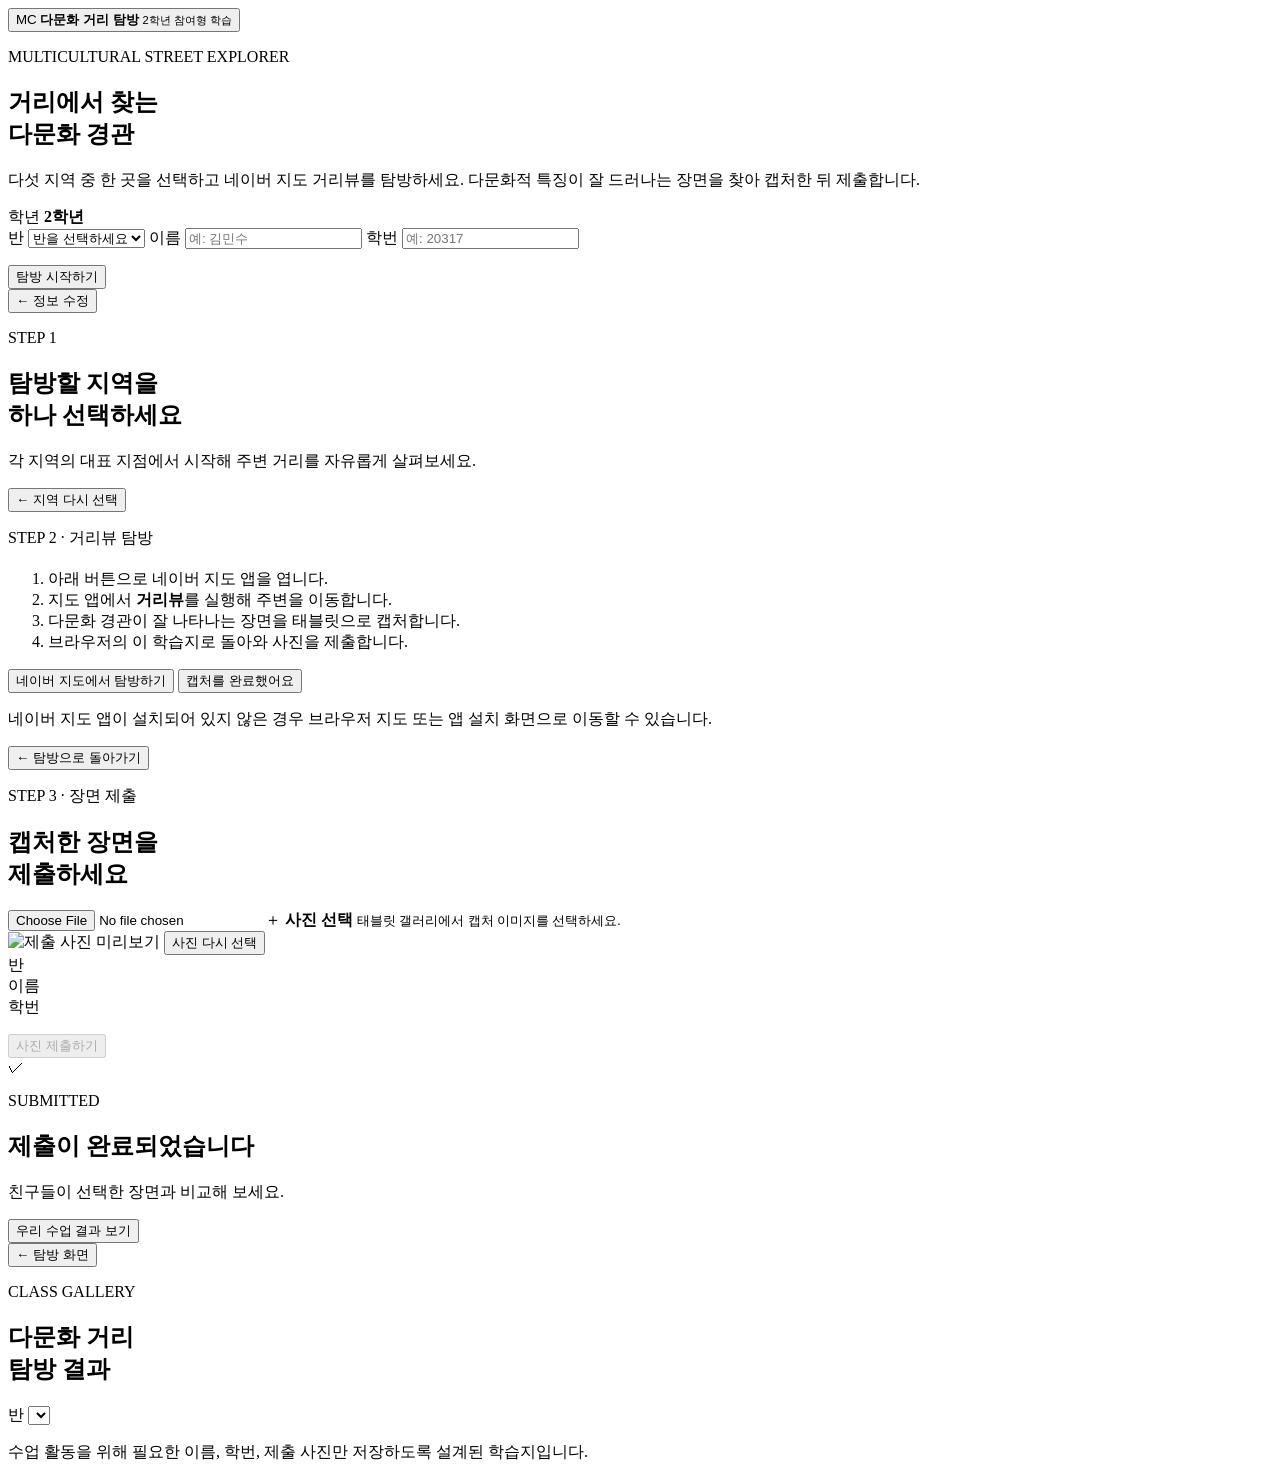
==== index.html @ 4bf7aa0c "Add mobile-first student learning flow" ====
<!doctype html>
<html lang="ko">
<head>
  <meta charset="utf-8">
  <meta name="viewport" content="width=device-width, initial-scale=1">
  <meta name="theme-color" content="#ffffff">
  <title>다문화 거리 탐방</title>
  <link rel="stylesheet" href="./css/style.css">
</head>
<body>
  <header class="site-header">
    <div class="header-inner">
      <button id="homeButton" class="brand-button" type="button" aria-label="처음으로">
        <span class="brand-mark">MC</span>
        <span>
          <strong>다문화 거리 탐방</strong>
          <small>2학년 참여형 학습</small>
        </span>
      </button>
      <span id="studentBadge" class="student-badge hidden"></span>
    </div>
  </header>

  <main class="app-shell">
    <section id="profileScreen" class="screen active" aria-labelledby="profileTitle">
      <div class="hero">
        <p class="eyebrow">MULTICULTURAL STREET EXPLORER</p>
        <h1 id="profileTitle">거리에서 찾는<br>다문화 경관</h1>
        <p class="hero-copy">
          다섯 지역 중 한 곳을 선택하고 네이버 지도 거리뷰를 탐방하세요.
          다문화적 특징이 잘 드러나는 장면을 찾아 캡처한 뒤 제출합니다.
        </p>
      </div>

      <form id="profileForm" class="panel form-panel" novalidate>
        <div class="fixed-grade">
          <span>학년</span>
          <strong>2학년</strong>
        </div>

        <label class="field">
          <span>반</span>
          <select id="classSelect" required>
            <option value="">반을 선택하세요</option>
          </select>
        </label>

        <label class="field">
          <span>이름</span>
          <input
            id="studentName"
            type="text"
            autocomplete="name"
            maxlength="20"
            placeholder="예: 김민수"
            required
          >
        </label>

        <label class="field">
          <span>학번</span>
          <input
            id="studentNumber"
            type="text"
            inputmode="numeric"
            autocomplete="off"
            maxlength="10"
            placeholder="예: 20317"
            required
          >
        </label>

        <p id="profileError" class="form-error" role="alert"></p>
        <button class="primary-button" type="submit">탐방 시작하기</button>
      </form>
    </section>

    <section id="locationScreen" class="screen" aria-labelledby="locationTitle">
      <div class="section-heading">
        <button class="text-button" data-action="back-profile" type="button">← 정보 수정</button>
        <p class="eyebrow">STEP 1</p>
        <h2 id="locationTitle">탐방할 지역을<br>하나 선택하세요</h2>
        <p>각 지역의 대표 지점에서 시작해 주변 거리를 자유롭게 살펴보세요.</p>
      </div>
      <div id="locationGrid" class="location-grid"></div>
    </section>

    <section id="exploreScreen" class="screen" aria-labelledby="exploreTitle">
      <div class="section-heading">
        <button class="text-button" data-action="back-locations" type="button">← 지역 다시 선택</button>
        <p class="eyebrow">STEP 2 · 거리뷰 탐방</p>
        <h2 id="exploreTitle"></h2>
        <p id="exploreDescription"></p>
      </div>

      <div class="panel instruction-panel">
        <ol>
          <li>아래 버튼으로 네이버 지도 앱을 엽니다.</li>
          <li>지도 앱에서 <strong>거리뷰</strong>를 실행해 주변을 이동합니다.</li>
          <li>다문화 경관이 잘 나타나는 장면을 태블릿으로 캡처합니다.</li>
          <li>브라우저의 이 학습지로 돌아와 사진을 제출합니다.</li>
        </ol>
      </div>

      <button id="openNaverButton" class="naver-button" type="button">
        네이버 지도에서 탐방하기
      </button>
      <button id="goUploadButton" class="secondary-button" type="button">
        캡처를 완료했어요
      </button>

      <p class="helper-text">
        네이버 지도 앱이 설치되어 있지 않은 경우 브라우저 지도 또는 앱 설치 화면으로
        이동할 수 있습니다.
      </p>
    </section>

    <section id="uploadScreen" class="screen" aria-labelledby="uploadTitle">
      <div class="section-heading">
        <button class="text-button" data-action="back-explore" type="button">← 탐방으로 돌아가기</button>
        <p class="eyebrow">STEP 3 · 장면 제출</p>
        <h2 id="uploadTitle">캡처한 장면을<br>제출하세요</h2>
        <p id="uploadLocationLabel"></p>
      </div>

      <div class="panel upload-panel">
        <label class="upload-dropzone" for="imageInput">
          <input id="imageInput" type="file" accept="image/*">
          <span class="upload-icon">＋</span>
          <strong>사진 선택</strong>
          <small>태블릿 갤러리에서 캡처 이미지를 선택하세요.</small>
        </label>

        <div id="previewWrap" class="preview-wrap hidden">
          <img id="imagePreview" alt="제출 사진 미리보기">
          <button id="changeImageButton" class="small-button" type="button">사진 다시 선택</button>
        </div>

        <div class="submission-summary">
          <div><span>반</span><strong id="summaryClass"></strong></div>
          <div><span>이름</span><strong id="summaryName"></strong></div>
          <div><span>학번</span><strong id="summaryNumber"></strong></div>
        </div>

        <p id="uploadError" class="form-error" role="alert"></p>
        <button id="submitButton" class="primary-button" type="button" disabled>
          사진 제출하기
        </button>
      </div>
    </section>

    <section id="successScreen" class="screen" aria-labelledby="successTitle">
      <div class="success-card">
        <div class="success-check">✓</div>
        <p class="eyebrow">SUBMITTED</p>
        <h2 id="successTitle">제출이 완료되었습니다</h2>
        <p>친구들이 선택한 장면과 비교해 보세요.</p>
        <button id="viewGalleryButton" class="primary-button" type="button">
          우리 수업 결과 보기
        </button>
      </div>
    </section>

    <section id="galleryScreen" class="screen" aria-labelledby="galleryTitle">
      <div class="section-heading gallery-heading">
        <button class="text-button" data-action="back-locations" type="button">← 탐방 화면</button>
        <p class="eyebrow">CLASS GALLERY</p>
        <h2 id="galleryTitle">다문화 거리<br>탐방 결과</h2>
      </div>

      <div class="gallery-controls">
        <label>
          <span>반</span>
          <select id="galleryClassSelect"></select>
        </label>
        <div id="galleryFilters" class="filter-row" role="group" aria-label="지역 필터"></div>
      </div>

      <div id="galleryStatus" class="gallery-status"></div>
      <div id="galleryGrid" class="gallery-grid"></div>
    </section>
  </main>

  <footer>
    <p>수업 활동을 위해 필요한 이름, 학번, 제출 사진만 저장하도록 설계된 학습지입니다.</p>
  </footer>

  <script src="./js/config.js"></script>
  <script src="./js/locations.js"></script>
  <script src="./js/api.js"></script>
  <script src="./js/app.js"></script>
</body>
</html>
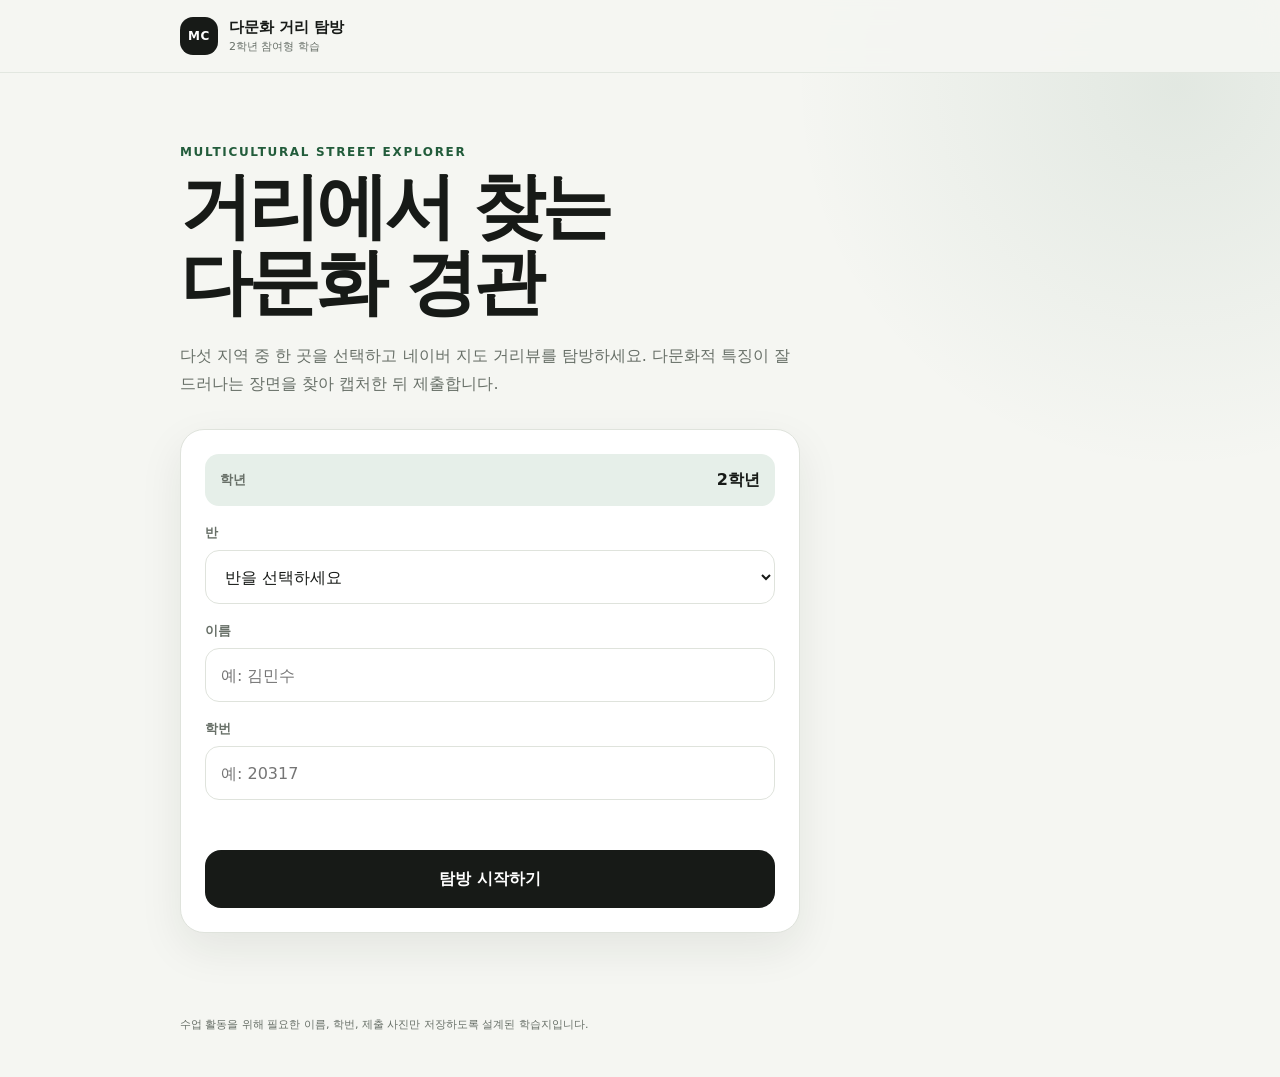
==== commit 8ad8b851: "Support multiple images and clipboard paste" ====
--- a/index.html
+++ b/index.html
@@ -96,9 +96,9 @@
       <div class="panel instruction-panel">
         <ol>
           <li>아래 버튼으로 네이버 지도 앱을 엽니다.</li>
-          <li>지도 앱에서 <strong>거리뷰</strong>를 실행해 주변을 이동합니다.</li>
-          <li>다문화 경관이 잘 나타나는 장면을 태블릿으로 캡처합니다.</li>
-          <li>브라우저의 이 학습지로 돌아와 사진을 제출합니다.</li>
+          <li>지정된 탐방 시작점이 확대되어 열리면 <strong>거리뷰</strong>를 실행합니다.</li>
+          <li>주변을 이동하며 다문화 경관이 잘 나타나는 장면을 캡처합니다.</li>
+          <li>여러 장을 캡처해도 됩니다. 학습지로 돌아와 한 번에 제출할 수 있습니다.</li>
         </ol>
       </div>
 
@@ -110,8 +110,8 @@
       </button>
 
       <p class="helper-text">
-        네이버 지도 앱이 설치되어 있지 않은 경우 브라우저 지도 또는 앱 설치 화면으로
-        이동할 수 있습니다.
+        네이버 지도 URL Scheme은 지정 좌표와 확대 수준까지 열 수 있지만,
+        거리뷰 자체를 자동으로 켜는 공식 동작은 제공하지 않습니다.
       </p>
     </section>
 
@@ -124,16 +124,34 @@
       </div>
 
       <div class="panel upload-panel">
-        <label class="upload-dropzone" for="imageInput">
-          <input id="imageInput" type="file" accept="image/*">
-          <span class="upload-icon">＋</span>
-          <strong>사진 선택</strong>
-          <small>태블릿 갤러리에서 캡처 이미지를 선택하세요.</small>
-        </label>
-
-        <div id="previewWrap" class="preview-wrap hidden">
-          <img id="imagePreview" alt="제출 사진 미리보기">
-          <button id="changeImageButton" class="small-button" type="button">사진 다시 선택</button>
+        <div class="upload-actions">
+          <label class="upload-dropzone" for="imageInput">
+            <input id="imageInput" type="file" accept="image/*" multiple>
+            <span class="upload-icon">＋</span>
+            <strong>사진 파일 선택</strong>
+            <small>갤러리에서 여러 장을 한 번에 선택할 수 있습니다.</small>
+          </label>
+
+          <button id="pasteImageButton" class="clipboard-button" type="button">
+            <span class="clipboard-icon">⌘</span>
+            <strong>클립보드 이미지 붙여넣기</strong>
+            <small>캡처 후 클립보드에 이미지가 있다면 바로 가져옵니다.</small>
+          </button>
+        </div>
+
+        <div id="pasteHint" class="paste-hint" tabindex="0">
+          키보드를 사용할 수 있다면 이 영역을 누른 뒤 Ctrl+V로도 붙여넣을 수 있습니다.
+        </div>
+
+        <div id="previewSection" class="preview-section hidden">
+          <div class="preview-header">
+            <strong id="previewCount">0장 선택됨</strong>
+            <div>
+              <button id="addMoreButton" class="small-button" type="button">사진 추가</button>
+              <button id="clearImagesButton" class="small-button" type="button">전체 지우기</button>
+            </div>
+          </div>
+          <div id="previewGrid" class="preview-grid"></div>
         </div>
 
         <div class="submission-summary">
@@ -154,7 +172,10 @@
         <div class="success-check">✓</div>
         <p class="eyebrow">SUBMITTED</p>
         <h2 id="successTitle">제출이 완료되었습니다</h2>
-        <p>친구들이 선택한 장면과 비교해 보세요.</p>
+        <p>추가 사진을 제출하거나 친구들이 선택한 장면과 비교해 보세요.</p>
+        <button id="submitMoreButton" class="secondary-button" type="button">
+          사진 더 제출하기
+        </button>
         <button id="viewGalleryButton" class="primary-button" type="button">
           우리 수업 결과 보기
         </button>
--- a/css/style.css
+++ b/css/style.css
@@ -0,0 +1,612 @@
+:root {
+  --bg: #f5f6f2;
+  --surface: #ffffff;
+  --text: #171a17;
+  --muted: #687068;
+  --line: #dfe3dc;
+  --accent: #225c3b;
+  --accent-soft: #e6efe9;
+  --naver: #03c75a;
+  --danger: #b42318;
+  --shadow: 0 16px 44px rgba(28, 38, 31, 0.08);
+  font-family: Pretendard, "Noto Sans KR", system-ui, -apple-system, BlinkMacSystemFont,
+    "Segoe UI", sans-serif;
+  color: var(--text);
+  background: var(--bg);
+}
+
+* {
+  box-sizing: border-box;
+}
+
+body {
+  margin: 0;
+  min-height: 100vh;
+  background:
+    radial-gradient(circle at 92% 8%, rgba(34, 92, 59, 0.09), transparent 24rem),
+    var(--bg);
+}
+
+button,
+input,
+select {
+  font: inherit;
+}
+
+button {
+  cursor: pointer;
+}
+
+.site-header {
+  position: sticky;
+  top: 0;
+  z-index: 10;
+  border-bottom: 1px solid rgba(223, 227, 220, 0.82);
+  background: rgba(245, 246, 242, 0.92);
+  backdrop-filter: blur(14px);
+}
+
+.header-inner {
+  width: min(100% - 32px, 920px);
+  min-height: 72px;
+  margin: 0 auto;
+  display: flex;
+  align-items: center;
+  justify-content: space-between;
+  gap: 16px;
+}
+
+.brand-button {
+  border: 0;
+  padding: 0;
+  display: inline-flex;
+  align-items: center;
+  gap: 11px;
+  color: var(--text);
+  background: transparent;
+  text-align: left;
+}
+
+.brand-button strong,
+.brand-button small {
+  display: block;
+}
+
+.brand-button strong {
+  font-size: 15px;
+}
+
+.brand-button small {
+  margin-top: 2px;
+  color: var(--muted);
+  font-size: 11px;
+}
+
+.brand-mark {
+  width: 38px;
+  height: 38px;
+  border-radius: 13px;
+  display: grid;
+  place-items: center;
+  background: var(--text);
+  color: white;
+  font-size: 12px;
+  font-weight: 800;
+  letter-spacing: 0.06em;
+}
+
+.student-badge {
+  padding: 8px 11px;
+  border: 1px solid var(--line);
+  border-radius: 999px;
+  background: white;
+  font-size: 12px;
+  white-space: nowrap;
+}
+
+.app-shell {
+  width: min(100% - 32px, 920px);
+  margin: 0 auto;
+  padding: 46px 0 72px;
+}
+
+.screen {
+  display: none;
+  animation: reveal 0.28s ease;
+}
+
+.screen.active {
+  display: block;
+}
+
+.hidden {
+  display: none !important;
+}
+
+@keyframes reveal {
+  from {
+    opacity: 0;
+    transform: translateY(8px);
+  }
+
+  to {
+    opacity: 1;
+    transform: translateY(0);
+  }
+}
+
+.hero {
+  max-width: 680px;
+  padding: 26px 0 32px;
+}
+
+.eyebrow {
+  margin: 0 0 10px;
+  color: var(--accent);
+  font-size: 12px;
+  font-weight: 800;
+  letter-spacing: 0.14em;
+}
+
+h1,
+h2 {
+  margin: 0;
+  letter-spacing: -0.055em;
+  line-height: 1.05;
+}
+
+h1 {
+  font-size: clamp(42px, 8vw, 72px);
+}
+
+h2 {
+  font-size: clamp(36px, 7vw, 58px);
+}
+
+.hero-copy,
+.section-heading > p:not(.eyebrow) {
+  max-width: 620px;
+  margin: 22px 0 0;
+  color: var(--muted);
+  font-size: 16px;
+  line-height: 1.72;
+}
+
+.panel {
+  border: 1px solid var(--line);
+  border-radius: 24px;
+  background: var(--surface);
+  box-shadow: var(--shadow);
+}
+
+.form-panel {
+  max-width: 620px;
+  padding: 24px;
+  display: grid;
+  gap: 18px;
+}
+
+.fixed-grade,
+.field {
+  display: grid;
+  gap: 8px;
+}
+
+.fixed-grade {
+  grid-template-columns: 1fr auto;
+  align-items: center;
+  min-height: 52px;
+  padding: 0 15px;
+  border-radius: 14px;
+  background: var(--accent-soft);
+}
+
+.fixed-grade span,
+.field > span,
+.gallery-controls label > span {
+  color: var(--muted);
+  font-size: 13px;
+  font-weight: 700;
+}
+
+input,
+select {
+  width: 100%;
+  min-height: 54px;
+  border: 1px solid var(--line);
+  border-radius: 14px;
+  padding: 0 15px;
+  color: var(--text);
+  background: white;
+  outline: 0;
+}
+
+input:focus,
+select:focus {
+  border-color: var(--accent);
+  box-shadow: 0 0 0 3px rgba(34, 92, 59, 0.1);
+}
+
+.primary-button,
+.secondary-button,
+.naver-button {
+  width: 100%;
+  min-height: 58px;
+  border-radius: 16px;
+  border: 0;
+  padding: 14px 18px;
+  font-weight: 800;
+}
+
+.primary-button {
+  color: white;
+  background: var(--text);
+}
+
+.primary-button:disabled {
+  cursor: not-allowed;
+  opacity: 0.38;
+}
+
+.secondary-button {
+  margin-top: 10px;
+  border: 1px solid var(--line);
+  background: white;
+  color: var(--text);
+}
+
+.naver-button {
+  margin-top: 22px;
+  color: white;
+  background: var(--naver);
+}
+
+.text-button {
+  margin-bottom: 22px;
+  border: 0;
+  padding: 0;
+  color: var(--muted);
+  background: transparent;
+  font-size: 13px;
+  font-weight: 700;
+}
+
+.form-error {
+  min-height: 18px;
+  margin: -4px 0 0;
+  color: var(--danger);
+  font-size: 13px;
+}
+
+.section-heading {
+  padding: 10px 0 30px;
+}
+
+.location-grid {
+  display: grid;
+  grid-template-columns: repeat(2, minmax(0, 1fr));
+  gap: 14px;
+}
+
+.location-card {
+  min-height: 246px;
+  border: 1px solid var(--line);
+  border-radius: 22px;
+  padding: 22px;
+  display: flex;
+  flex-direction: column;
+  align-items: stretch;
+  text-align: left;
+  background: white;
+  transition: transform 0.15s ease, box-shadow 0.15s ease, border-color 0.15s ease;
+}
+
+.location-card:hover {
+  transform: translateY(-2px);
+  border-color: #bdc7bc;
+  box-shadow: var(--shadow);
+}
+
+.location-index {
+  color: var(--accent);
+  font-size: 12px;
+  font-weight: 900;
+}
+
+.location-card h3 {
+  margin: 26px 0 10px;
+  font-size: 25px;
+  letter-spacing: -0.04em;
+  line-height: 1.2;
+}
+
+.location-card p {
+  margin: 0;
+  color: var(--muted);
+  font-size: 14px;
+  line-height: 1.6;
+}
+
+.location-card .card-action {
+  margin-top: auto;
+  padding-top: 24px;
+  color: var(--accent);
+  font-size: 13px;
+  font-weight: 800;
+}
+
+.instruction-panel {
+  padding: 24px;
+}
+
+.instruction-panel ol {
+  margin: 0;
+  padding-left: 22px;
+  display: grid;
+  gap: 14px;
+  line-height: 1.65;
+}
+
+.helper-text {
+  margin: 16px 4px 0;
+  color: var(--muted);
+  font-size: 12px;
+  line-height: 1.6;
+}
+
+.upload-panel {
+  padding: 20px;
+}
+
+.upload-dropzone {
+  min-height: 210px;
+  border: 1.5px dashed #bfc7bd;
+  border-radius: 20px;
+  display: grid;
+  place-items: center;
+  align-content: center;
+  gap: 8px;
+  padding: 24px;
+  background: #fafbf8;
+  text-align: center;
+  cursor: pointer;
+}
+
+.upload-dropzone input {
+  position: absolute;
+  width: 1px;
+  height: 1px;
+  opacity: 0;
+}
+
+.upload-dropzone small {
+  color: var(--muted);
+  line-height: 1.5;
+}
+
+.upload-icon {
+  width: 44px;
+  height: 44px;
+  border-radius: 50%;
+  display: grid;
+  place-items: center;
+  color: white;
+  background: var(--accent);
+  font-size: 25px;
+}
+
+.preview-wrap {
+  margin-bottom: 20px;
+}
+
+.preview-wrap img {
+  width: 100%;
+  max-height: 520px;
+  border-radius: 18px;
+  display: block;
+  object-fit: contain;
+  background: #111;
+}
+
+.small-button {
+  margin-top: 10px;
+  border: 1px solid var(--line);
+  border-radius: 11px;
+  padding: 9px 12px;
+  background: white;
+  font-size: 12px;
+  font-weight: 700;
+}
+
+.submission-summary {
+  margin: 20px 0;
+  display: grid;
+  grid-template-columns: repeat(3, 1fr);
+  border: 1px solid var(--line);
+  border-radius: 16px;
+  overflow: hidden;
+}
+
+.submission-summary > div {
+  padding: 14px;
+}
+
+.submission-summary > div + div {
+  border-left: 1px solid var(--line);
+}
+
+.submission-summary span,
+.submission-summary strong {
+  display: block;
+}
+
+.submission-summary span {
+  color: var(--muted);
+  font-size: 11px;
+}
+
+.submission-summary strong {
+  margin-top: 5px;
+  font-size: 14px;
+}
+
+.success-card {
+  max-width: 620px;
+  margin: 6vh auto 0;
+  padding: 48px 28px;
+  border: 1px solid var(--line);
+  border-radius: 28px;
+  background: white;
+  box-shadow: var(--shadow);
+  text-align: center;
+}
+
+.success-check {
+  width: 68px;
+  height: 68px;
+  margin: 0 auto 24px;
+  border-radius: 50%;
+  display: grid;
+  place-items: center;
+  color: white;
+  background: var(--accent);
+  font-size: 34px;
+  font-weight: 900;
+}
+
+.success-card p:not(.eyebrow) {
+  margin: 16px 0 28px;
+  color: var(--muted);
+}
+
+.gallery-controls {
+  margin-bottom: 22px;
+  display: grid;
+  gap: 14px;
+}
+
+.gallery-controls label {
+  max-width: 260px;
+  display: grid;
+  gap: 7px;
+}
+
+.filter-row {
+  display: flex;
+  gap: 8px;
+  overflow-x: auto;
+  padding-bottom: 4px;
+}
+
+.filter-button {
+  flex: 0 0 auto;
+  border: 1px solid var(--line);
+  border-radius: 999px;
+  padding: 9px 13px;
+  background: white;
+  font-size: 12px;
+  font-weight: 700;
+}
+
+.filter-button.active {
+  border-color: var(--text);
+  color: white;
+  background: var(--text);
+}
+
+.gallery-status {
+  min-height: 26px;
+  color: var(--muted);
+  font-size: 13px;
+}
+
+.gallery-grid {
+  columns: 3 220px;
+  column-gap: 14px;
+}
+
+.gallery-card {
+  break-inside: avoid;
+  margin: 0 0 14px;
+  border: 1px solid var(--line);
+  border-radius: 18px;
+  overflow: hidden;
+  background: white;
+}
+
+.gallery-card img {
+  width: 100%;
+  display: block;
+  background: #eceeea;
+}
+
+.gallery-card-info {
+  padding: 13px 14px 15px;
+}
+
+.gallery-card-info strong,
+.gallery-card-info span {
+  display: block;
+}
+
+.gallery-card-info strong {
+  font-size: 13px;
+}
+
+.gallery-card-info span {
+  margin-top: 4px;
+  color: var(--muted);
+  font-size: 11px;
+}
+
+.empty-state {
+  padding: 50px 18px;
+  border: 1px dashed var(--line);
+  border-radius: 20px;
+  color: var(--muted);
+  text-align: center;
+}
+
+footer {
+  width: min(100% - 32px, 920px);
+  margin: 0 auto;
+  padding: 0 0 32px;
+  color: var(--muted);
+  font-size: 11px;
+  line-height: 1.6;
+}
+
+@media (max-width: 640px) {
+  .header-inner,
+  .app-shell,
+  footer {
+    width: min(100% - 24px, 920px);
+  }
+
+  .app-shell {
+    padding-top: 24px;
+  }
+
+  .location-grid {
+    grid-template-columns: 1fr;
+  }
+
+  .location-card {
+    min-height: 210px;
+  }
+
+  .submission-summary {
+    grid-template-columns: 1fr;
+  }
+
+  .submission-summary > div + div {
+    border-top: 1px solid var(--line);
+    border-left: 0;
+  }
+
+  .student-badge {
+    max-width: 46vw;
+    overflow: hidden;
+    text-overflow: ellipsis;
+  }
+}
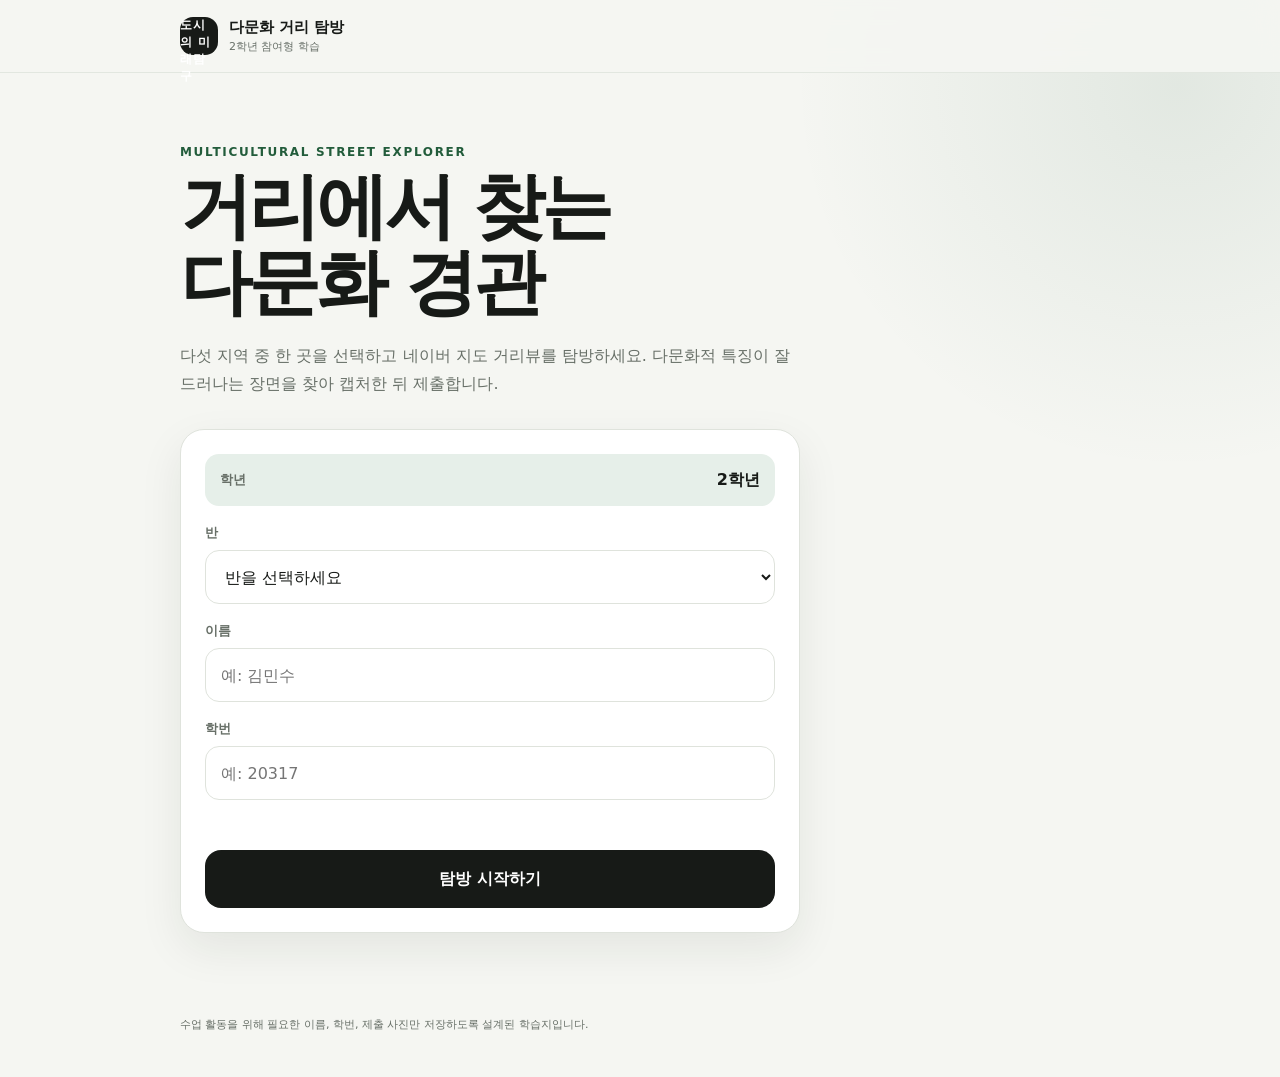
==== commit 47365902: "Replace MC mark with course name" ====
--- a/index.html
+++ b/index.html
@@ -11,7 +11,7 @@
   <header class="site-header">
     <div class="header-inner">
       <button id="homeButton" class="brand-button" type="button" aria-label="처음으로">
-        <span class="brand-mark">MC</span>
+        <span class="brand-mark">도시의 미래탐구</span>
         <span>
           <strong>다문화 거리 탐방</strong>
           <small>2학년 참여형 학습</small>
@@ -98,7 +98,7 @@
           <li>아래 버튼으로 네이버 지도 앱을 엽니다.</li>
           <li>지정된 탐방 시작점이 확대되어 열리면 <strong>거리뷰</strong>를 실행합니다.</li>
           <li>주변을 이동하며 다문화 경관이 잘 나타나는 장면을 캡처합니다.</li>
-          <li>여러 장을 캡처해도 됩니다. 학습지로 돌아와 한 번에 제출할 수 있습니다.</li>
+          <li>이 지역에서 가장 적절한 장면 <strong>1장</strong>을 캡처해 제출합니다.</li>
         </ol>
       </div>
 
@@ -126,16 +126,16 @@
       <div class="panel upload-panel">
         <div class="upload-actions">
           <label class="upload-dropzone" for="imageInput">
-            <input id="imageInput" type="file" accept="image/*" multiple>
+            <input id="imageInput" type="file" accept="image/*">
             <span class="upload-icon">＋</span>
             <strong>사진 파일 선택</strong>
-            <small>갤러리에서 여러 장을 한 번에 선택할 수 있습니다.</small>
+            <small>이 지역을 대표하는 캡처 이미지 1장을 선택하세요.</small>
           </label>
 
           <button id="pasteImageButton" class="clipboard-button" type="button">
             <span class="clipboard-icon">⌘</span>
             <strong>클립보드 이미지 붙여넣기</strong>
-            <small>캡처 후 클립보드에 이미지가 있다면 바로 가져옵니다.</small>
+            <small>캡처 후 클립보드의 이미지 1장을 바로 가져옵니다.</small>
           </button>
         </div>
 
@@ -145,9 +145,9 @@
 
         <div id="previewSection" class="preview-section hidden">
           <div class="preview-header">
-            <strong id="previewCount">0장 선택됨</strong>
+            <strong id="previewCount">사진 미리보기</strong>
             <div>
-              <button id="addMoreButton" class="small-button" type="button">사진 추가</button>
+              <button id="addMoreButton" class="small-button" type="button">사진 바꾸기</button>
               <button id="clearImagesButton" class="small-button" type="button">전체 지우기</button>
             </div>
           </div>
@@ -172,9 +172,9 @@
         <div class="success-check">✓</div>
         <p class="eyebrow">SUBMITTED</p>
         <h2 id="successTitle">제출이 완료되었습니다</h2>
-        <p>추가 사진을 제출하거나 친구들이 선택한 장면과 비교해 보세요.</p>
+        <p>다른 지역도 탐방해 한 지역당 한 장씩 추가로 제출할 수 있습니다.</p>
         <button id="submitMoreButton" class="secondary-button" type="button">
-          사진 더 제출하기
+          다른 지역 탐방하기
         </button>
         <button id="viewGalleryButton" class="primary-button" type="button">
           우리 수업 결과 보기
--- a/css/style.css
+++ b/css/style.css
@@ -358,6 +358,12 @@
   padding: 20px;
 }
 
+.upload-actions {
+  display: grid;
+  grid-template-columns: 1fr 1fr;
+  gap: 12px;
+}
+
 .upload-dropzone {
   min-height: 210px;
   border: 1.5px dashed #bfc7bd;
@@ -379,9 +385,53 @@
   opacity: 0;
 }
 
-.upload-dropzone small {
+.upload-dropzone small,
+.clipboard-button small {
   color: var(--muted);
   line-height: 1.5;
+}
+
+.clipboard-button {
+  min-height: 210px;
+  border: 1.5px solid var(--line);
+  border-radius: 20px;
+  display: grid;
+  place-items: center;
+  align-content: center;
+  gap: 8px;
+  padding: 24px;
+  color: var(--text);
+  background: #f6f9f7;
+  text-align: center;
+}
+
+.clipboard-icon {
+  width: 44px;
+  height: 44px;
+  border-radius: 50%;
+  display: grid;
+  place-items: center;
+  color: white;
+  background: var(--text);
+  font-size: 19px;
+  font-weight: 800;
+}
+
+.paste-hint {
+  margin-top: 12px;
+  border: 1px dashed var(--line);
+  border-radius: 14px;
+  padding: 12px 14px;
+  color: var(--muted);
+  background: #fbfcfa;
+  font-size: 12px;
+  line-height: 1.55;
+  outline: none;
+}
+
+.paste-hint:focus {
+  border-color: var(--accent);
+  box-shadow: 0 0 0 3px rgba(34, 92, 59, 0.08);
 }
 
 .upload-icon {
@@ -395,17 +445,59 @@
   font-size: 25px;
 }
 
-.preview-wrap {
-  margin-bottom: 20px;
-}
-
-.preview-wrap img {
+.preview-section {
+  margin-top: 20px;
+}
+
+.preview-header {
+  margin-bottom: 12px;
+  display: flex;
+  align-items: center;
+  justify-content: space-between;
+  gap: 10px;
+}
+
+.preview-header > div {
+  display: flex;
+  gap: 7px;
+}
+
+.preview-grid {
+  display: grid;
+  grid-template-columns: repeat(3, minmax(0, 1fr));
+  gap: 10px;
+}
+
+.preview-item {
+  position: relative;
+  min-width: 0;
+  aspect-ratio: 4 / 3;
+  overflow: hidden;
+  border: 1px solid var(--line);
+  border-radius: 15px;
+  background: #111;
+}
+
+.preview-item img {
   width: 100%;
-  max-height: 520px;
-  border-radius: 18px;
+  height: 100%;
   display: block;
-  object-fit: contain;
-  background: #111;
+  object-fit: cover;
+}
+
+.preview-remove {
+  position: absolute;
+  top: 7px;
+  right: 7px;
+  width: 30px;
+  height: 30px;
+  border: 0;
+  border-radius: 50%;
+  display: grid;
+  place-items: center;
+  color: white;
+  background: rgba(0, 0, 0, 0.72);
+  font-size: 17px;
 }
 
 .small-button {
@@ -591,6 +683,19 @@
     grid-template-columns: 1fr;
   }
 
+  .upload-actions {
+    grid-template-columns: 1fr;
+  }
+
+  .upload-dropzone,
+  .clipboard-button {
+    min-height: 168px;
+  }
+
+  .preview-grid {
+    grid-template-columns: repeat(2, minmax(0, 1fr));
+  }
+
   .location-card {
     min-height: 210px;
   }
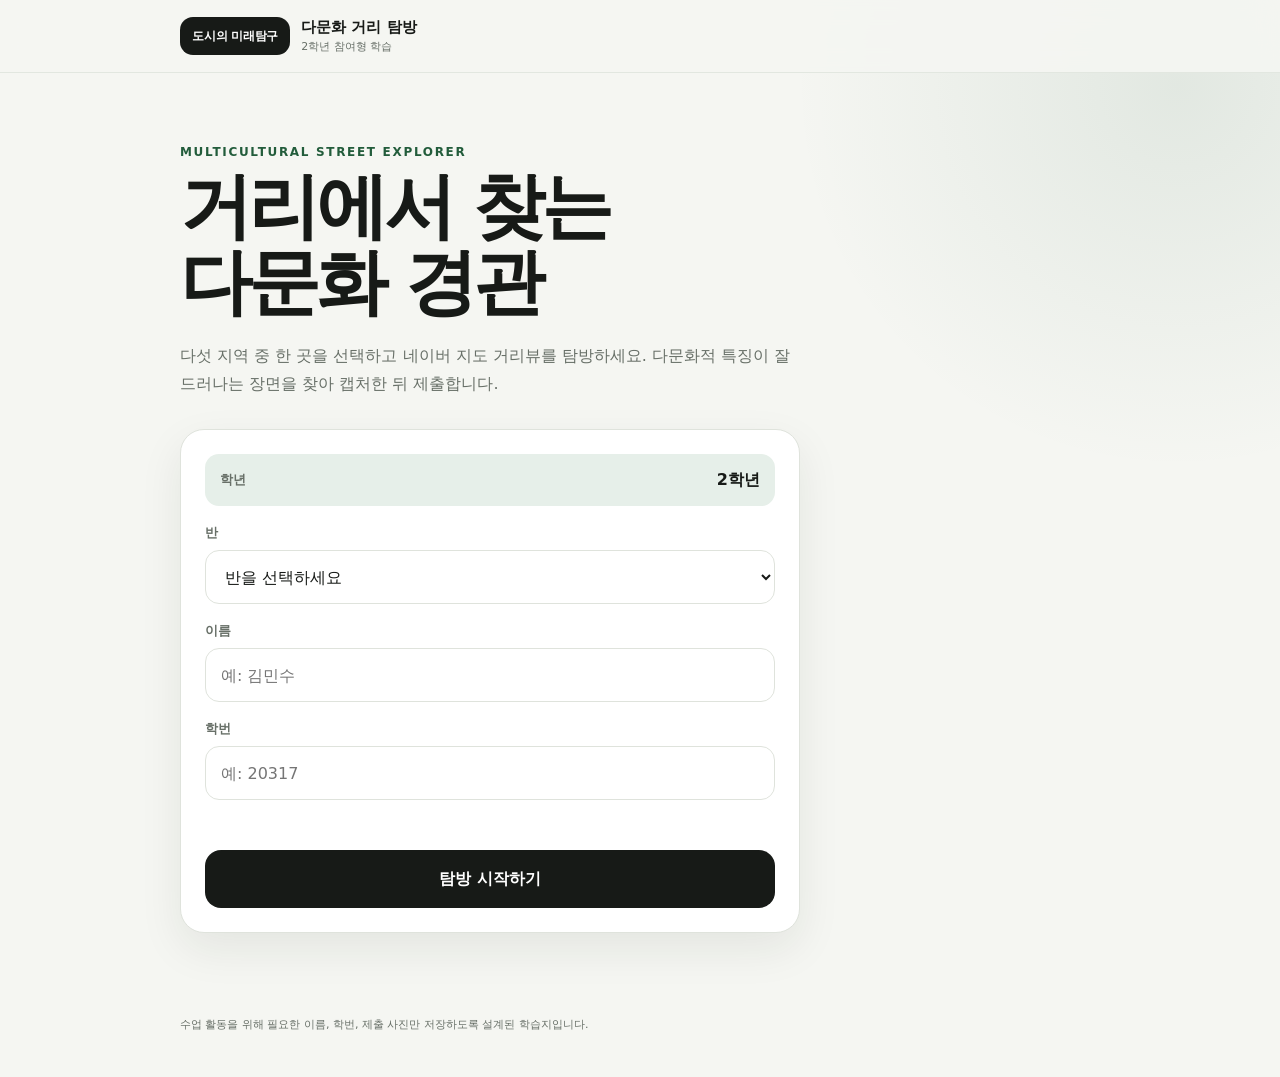
==== commit 8b6e9215: "Add gallery lightbox slideshow" ====
--- a/index.html
+++ b/index.html
@@ -202,6 +202,22 @@
     </section>
   </main>
 
+  <div id="lightbox" class="lightbox hidden" role="dialog" aria-modal="true" aria-label="탐방 결과 크게 보기">
+    <button id="lightboxClose" class="lightbox-close" type="button" aria-label="닫기">×</button>
+    <button id="lightboxPrev" class="lightbox-nav lightbox-prev" type="button" aria-label="이전 사진">‹</button>
+
+    <div class="lightbox-stage">
+      <img id="lightboxImage" alt="탐방 결과 확대 이미지">
+      <div class="lightbox-info">
+        <strong id="lightboxStudent"></strong>
+        <span id="lightboxLocation"></span>
+        <small id="lightboxCounter"></small>
+      </div>
+    </div>
+
+    <button id="lightboxNext" class="lightbox-nav lightbox-next" type="button" aria-label="다음 사진">›</button>
+  </div>
+
   <footer>
     <p>수업 활동을 위해 필요한 이름, 학번, 제출 사진만 저장하도록 설계된 학습지입니다.</p>
   </footer>
--- a/css/style.css
+++ b/css/style.css
@@ -83,16 +83,17 @@
 }
 
 .brand-mark {
-  width: 38px;
-  height: 38px;
+  min-height: 38px;
   border-radius: 13px;
+  padding: 0 12px;
   display: grid;
   place-items: center;
   background: var(--text);
   color: white;
   font-size: 12px;
   font-weight: 800;
-  letter-spacing: 0.06em;
+  letter-spacing: -0.02em;
+  white-space: nowrap;
 }
 
 .student-badge {
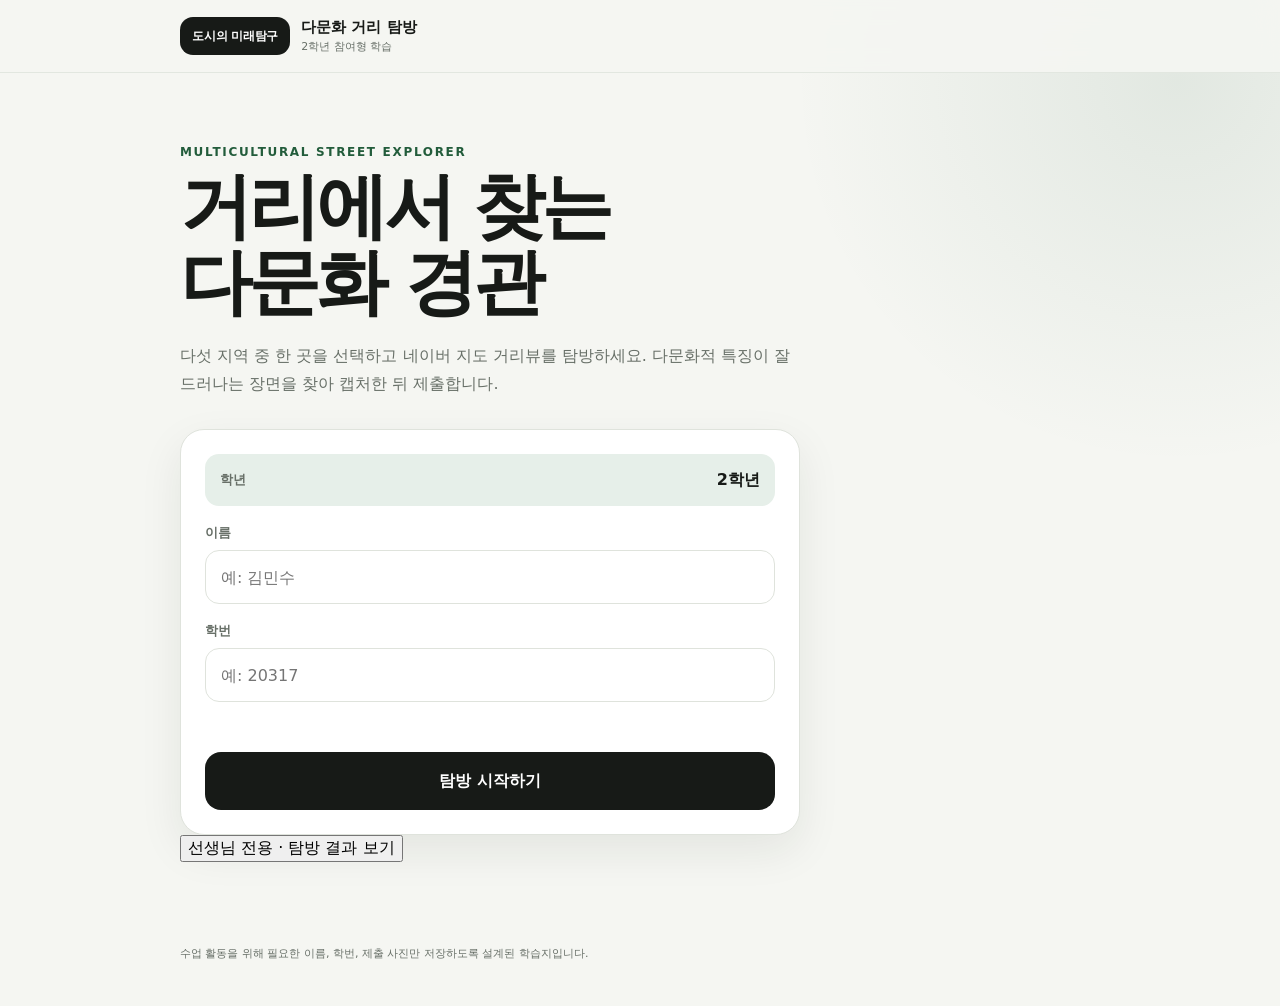
==== commit d06fe0f9: "Remove class selection and add teacher-only gallery entry" ====
--- a/index.html
+++ b/index.html
@@ -39,13 +39,6 @@
         </div>
 
         <label class="field">
-          <span>반</span>
-          <select id="classSelect" required>
-            <option value="">반을 선택하세요</option>
-          </select>
-        </label>
-
-        <label class="field">
           <span>이름</span>
           <input
             id="studentName"
@@ -73,6 +66,10 @@
         <p id="profileError" class="form-error" role="alert"></p>
         <button class="primary-button" type="submit">탐방 시작하기</button>
       </form>
+
+      <button id="teacherGalleryButton" class="teacher-entry-button" type="button">
+        선생님 전용 · 탐방 결과 보기
+      </button>
     </section>
 
     <section id="locationScreen" class="screen" aria-labelledby="locationTitle">
@@ -154,8 +151,7 @@
           <div id="previewGrid" class="preview-grid"></div>
         </div>
 
-        <div class="submission-summary">
-          <div><span>반</span><strong id="summaryClass"></strong></div>
+        <div class="submission-summary two-column">
           <div><span>이름</span><strong id="summaryName"></strong></div>
           <div><span>학번</span><strong id="summaryNumber"></strong></div>
         </div>
@@ -184,16 +180,12 @@
 
     <section id="galleryScreen" class="screen" aria-labelledby="galleryTitle">
       <div class="section-heading gallery-heading">
-        <button class="text-button" data-action="back-locations" type="button">← 탐방 화면</button>
+        <button id="galleryBackButton" class="text-button" type="button">← 돌아가기</button>
         <p class="eyebrow">CLASS GALLERY</p>
         <h2 id="galleryTitle">다문화 거리<br>탐방 결과</h2>
       </div>
 
       <div class="gallery-controls">
-        <label>
-          <span>반</span>
-          <select id="galleryClassSelect"></select>
-        </label>
         <div id="galleryFilters" class="filter-row" role="group" aria-label="지역 필터"></div>
       </div>
 
@@ -201,6 +193,18 @@
       <div id="galleryGrid" class="gallery-grid"></div>
     </section>
   </main>
+
+  <div id="teacherPasswordModal" class="password-modal hidden" role="dialog" aria-modal="true" aria-labelledby="teacherPasswordTitle">
+    <div class="password-card">
+      <button id="teacherPasswordClose" class="password-close" type="button" aria-label="닫기">×</button>
+      <p class="eyebrow">TEACHER ONLY</p>
+      <h2 id="teacherPasswordTitle">선생님 전용</h2>
+      <p>탐방 결과를 확인하려면 비밀번호를 입력하세요.</p>
+      <input id="teacherPasswordInput" type="password" inputmode="numeric" autocomplete="off" placeholder="비밀번호">
+      <p id="teacherPasswordError" class="form-error" role="alert"></p>
+      <button id="teacherPasswordSubmit" class="primary-button" type="button">결과 보기</button>
+    </div>
+  </div>
 
   <div id="lightbox" class="lightbox hidden" role="dialog" aria-modal="true" aria-label="탐방 결과 크게 보기">
     <button id="lightboxClose" class="lightbox-close" type="button" aria-label="닫기">×</button>
--- a/css/style.css
+++ b/css/style.css
@@ -716,3 +716,121 @@
     text-overflow: ellipsis;
   }
 }
+
+
+.lightbox {
+  position: fixed;
+  inset: 0;
+  z-index: 100;
+  display: grid;
+  grid-template-columns: 72px minmax(0, 1fr) 72px;
+  align-items: center;
+  gap: 12px;
+  padding: 24px;
+  background: rgba(8, 10, 9, 0.94);
+}
+
+.lightbox-stage {
+  min-width: 0;
+  max-width: 1200px;
+  width: 100%;
+  margin: 0 auto;
+  display: grid;
+  gap: 14px;
+  justify-items: center;
+}
+
+.lightbox-stage img {
+  max-width: 100%;
+  max-height: calc(100vh - 150px);
+  border-radius: 16px;
+  object-fit: contain;
+  background: #111;
+  box-shadow: 0 20px 60px rgba(0, 0, 0, 0.42);
+}
+
+.lightbox-info {
+  width: 100%;
+  max-width: 900px;
+  color: white;
+  text-align: center;
+}
+
+.lightbox-info strong,
+.lightbox-info span,
+.lightbox-info small {
+  display: block;
+}
+
+.lightbox-info strong {
+  font-size: 16px;
+}
+
+.lightbox-info span {
+  margin-top: 4px;
+  color: rgba(255, 255, 255, 0.76);
+  font-size: 13px;
+}
+
+.lightbox-info small {
+  margin-top: 8px;
+  color: rgba(255, 255, 255, 0.58);
+  font-size: 12px;
+}
+
+.lightbox-close,
+.lightbox-nav {
+  border: 0;
+  display: grid;
+  place-items: center;
+  color: white;
+  background: rgba(255, 255, 255, 0.12);
+  backdrop-filter: blur(8px);
+}
+
+.lightbox-close {
+  position: absolute;
+  top: 18px;
+  right: 18px;
+  width: 44px;
+  height: 44px;
+  border-radius: 50%;
+  font-size: 28px;
+}
+
+.lightbox-nav {
+  width: 54px;
+  height: 54px;
+  border-radius: 50%;
+  font-size: 40px;
+  line-height: 1;
+}
+
+.gallery-card {
+  cursor: zoom-in;
+}
+
+@media (max-width: 640px) {
+  .lightbox {
+    grid-template-columns: 48px minmax(0, 1fr) 48px;
+    gap: 4px;
+    padding: 18px 8px;
+  }
+
+  .lightbox-nav {
+    width: 42px;
+    height: 42px;
+    font-size: 32px;
+  }
+
+  .lightbox-close {
+    top: 10px;
+    right: 10px;
+    width: 40px;
+    height: 40px;
+  }
+
+  .lightbox-stage img {
+    max-height: calc(100vh - 170px);
+  }
+}
